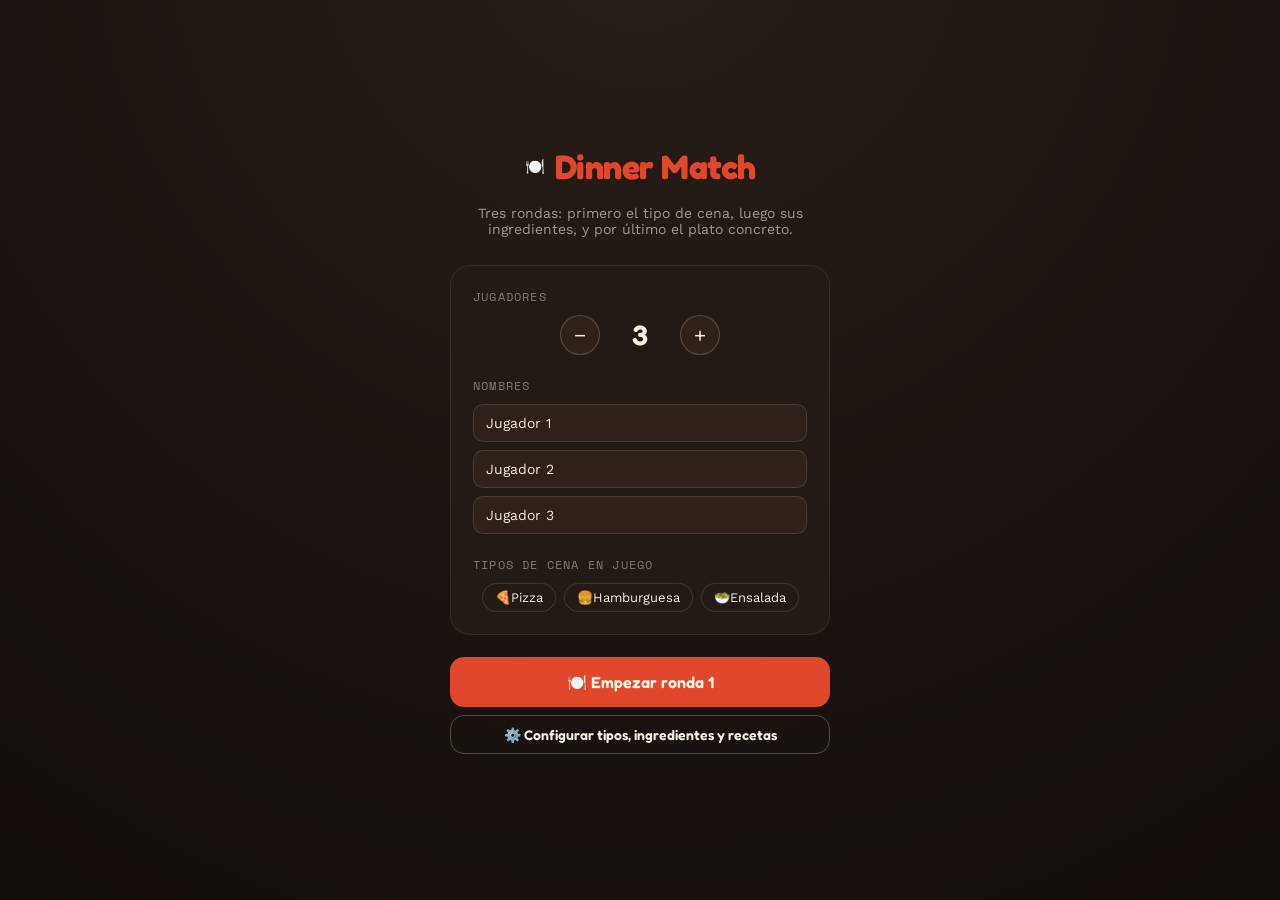
==== index.html @ f8cea298 "Commit inicial: Dinner Match v2 (juego + admin + backlog) App PWA sin backend para elegir cena en gr" ====
<!DOCTYPE html>
<html lang="es">
<head>
<meta charset="UTF-8" />
<meta name="viewport" content="width=device-width, initial-scale=1, viewport-fit=cover" />
<title>Dinner Match</title>
<meta name="description" content="Decide la cena del grupo sin discutir: tipo de cena, ingredientes y plato final, en tres rondas de swipe." />
<meta name="theme-color" content="#1B1410" />
<link rel="manifest" href="./manifest.json" />
<link rel="apple-touch-icon" href="./icons/apple-touch-icon.png" />
<link rel="icon" href="./icons/icon-192.png" />
<meta name="apple-mobile-web-app-capable" content="yes" />
<meta name="apple-mobile-web-app-status-bar-style" content="black-translucent" />
<meta name="apple-mobile-web-app-title" content="Dinner Match" />
<link rel="preconnect" href="https://fonts.googleapis.com">
<link rel="preconnect" href="https://fonts.gstatic.com" crossorigin>
<link href="https://fonts.googleapis.com/css2?family=Fredoka:wght@500;600;700&family=Work+Sans:wght@400;500;600&family=Space+Mono:wght@400;700&display=swap" rel="stylesheet">
<link rel="stylesheet" href="./css/style.css" />
</head>
<body>
<div id="app"></div>
<div id="installBanner" class="install-banner" style="display:none;">
  <span>Instala Dinner Match en tu pantalla de inicio</span>
  <button id="installBtn">Instalar</button>
</div>
<script type="module" src="./js/app.js"></script>
</body>
</html>
---- css/style.css ----
* { box-sizing: border-box; }
html, body { margin: 0; padding: 0; background: #150F0C; }
body {
  min-height: 100vh;
  min-height: 100dvh;
  background: radial-gradient(circle at 50% -10%, #2A1F19 0%, #1B1410 55%, #150F0C 100%);
  color: #F7EDDD;
  font-family: 'Work Sans', sans-serif;
  display: flex;
  align-items: center;
  justify-content: center;
  padding: 28px 16px;
  padding-top: max(28px, env(safe-area-inset-top));
  padding-bottom: max(28px, env(safe-area-inset-bottom));
}
.display { font-family: 'Fredoka', sans-serif; }
.mono { font-family: 'Space Mono', monospace; }
.screen { width: 100%; max-width: 380px; display: flex; flex-direction: column; align-items: center; }
button { font-family: inherit; }

.logo-row { display: flex; align-items: center; gap: 10px; margin-bottom: 4px; }
.title { font-size: 34px; font-weight: 700; color: #E1472B; letter-spacing: -0.5px; }
.subtitle { color: rgba(247,237,221,0.6); font-size: 14px; margin-bottom: 28px; text-align: center; }

.card-panel { width: 100%; background: #241A15; border: 1px solid rgba(247,237,221,0.08); border-radius: 20px; padding: 22px; }
.row-label { font-size: 12px; text-transform: uppercase; letter-spacing: 1.2px; color: rgba(247,237,221,0.45); margin-bottom: 10px; }
.stepper { display: flex; align-items: center; justify-content: center; gap: 20px; margin-bottom: 22px; }
.step-btn { width: 40px; height: 40px; border-radius: 50%; border: 1px solid rgba(247,237,221,0.2); background: #2E2119; color: #F7EDDD; display: flex; align-items: center; justify-content: center; cursor: pointer; font-size: 20px; }
.step-btn:active { transform: scale(0.94); }
.step-count { font-family: 'Fredoka', sans-serif; font-size: 28px; font-weight: 600; min-width: 40px; text-align: center; }

.name-input, .text-input, .select-input, textarea.text-input {
  width: 100%; background: #2E2119; border: 1px solid rgba(247,237,221,0.12); border-radius: 10px;
  padding: 10px 12px; color: #F7EDDD; font-size: 14px; margin-bottom: 8px; font-family: 'Work Sans', sans-serif;
}
.name-input:focus, .text-input:focus, .select-input:focus { outline: none; border-color: #E1472B; }

.cta { margin-top: 22px; width: 100%; background: #E1472B; color: #FFF8E7; border: none; border-radius: 14px; padding: 15px; font-family: 'Fredoka', sans-serif; font-weight: 600; font-size: 16px; display: flex; align-items: center; justify-content: center; gap: 8px; cursor: pointer; }
.cta:active { transform: scale(0.98); }
.cta.ghost { background: transparent; border: 1px solid rgba(247,237,221,0.25); color: #F7EDDD; }
.cta.small { padding: 10px; font-size: 14px; margin-top: 8px; }
.cta.danger { background: #8C3A2A; }

.round-pill { font-family: 'Space Mono', monospace; font-size: 11px; letter-spacing: 1px; text-transform: uppercase; color: #E8A33D; border: 1px solid rgba(232,163,61,0.35); padding: 4px 10px; border-radius: 999px; margin-bottom: 16px; }

.avatar { width: 92px; height: 92px; border-radius: 50%; display: flex; align-items: center; justify-content: center; font-family: 'Fredoka', sans-serif; font-size: 34px; font-weight: 600; color: #1B1410; margin-bottom: 20px; }
.handoff-title { font-size: 24px; font-weight: 600; margin-bottom: 6px; text-align: center; }
.handoff-sub { color: rgba(247,237,221,0.55); font-size: 14px; text-align: center; margin-bottom: 26px; }
.player-tag { font-size: 12px; letter-spacing: 1px; text-transform: uppercase; color: rgba(247,237,221,0.4); margin-bottom: 10px; }

.swipe-top { width: 100%; display: flex; align-items: center; justify-content: space-between; margin-bottom: 14px; }
.progress-track { flex: 1; height: 8px; background: rgba(247,237,221,0.1); border-radius: 6px; margin-left: 12px; overflow: hidden; }
.progress-fill { height: 100%; background: linear-gradient(90deg,#E8A33D,#E1472B); border-radius: 6px; transition: width .2s ease; }
.count-label { font-size: 12px; color: rgba(247,237,221,0.5); white-space: nowrap; }

.stack { position: relative; width: 100%; height: 400px; margin-bottom: 22px; touch-action: none; }
.ing-card { position: absolute; inset: 0; border-radius: 24px; background: #241A15; border: 1px solid rgba(247,237,221,0.08); display: flex; flex-direction: column; align-items: center; justify-content: center; box-shadow: 0 20px 40px rgba(0,0,0,0.35); padding: 18px; user-select: none; }
.ing-card.behind { transform: scale(0.94) translateY(10px); opacity: 0.6; pointer-events: none; }
.ing-card.top { cursor: grab; }
.ing-card.top:active { cursor: grabbing; }
.ing-emoji { font-size: 90px; margin-bottom: 18px; filter: drop-shadow(0 8px 16px rgba(0,0,0,0.4)); }
.ing-name { font-family: 'Fredoka', sans-serif; font-size: 26px; font-weight: 600; text-align: center; padding: 0 20px; }
.stamp { position: absolute; top: 24px; font-family: 'Fredoka', sans-serif; font-weight: 700; font-size: 22px; border: 3px solid; padding: 4px 14px; border-radius: 8px; transform: rotate(-12deg); z-index: 3; display: none; }
.stamp.no { left: 20px; color: #8C6A5A; border-color: #8C6A5A; }
.stamp.yes { right: 20px; color: #6B8F47; border-color: #6B8F47; transform: rotate(12deg); }

.pizza-card-name { font-family: 'Fredoka', sans-serif; font-size: 22px; font-weight: 600; text-align: center; margin-bottom: 14px; }
.pizza-ing-grid { display: flex; flex-wrap: wrap; gap: 6px; justify-content: center; padding: 0 6px; }
.pizza-ing-chip { background: #2E2119; border: 1px solid rgba(247,237,221,0.1); border-radius: 999px; padding: 5px 10px; font-size: 12px; display: flex; align-items: center; gap: 5px; }
.custom-tag { font-size: 11px; color: #E8A33D; margin-top: 10px; text-transform: uppercase; letter-spacing: 1px; }

.swipe-btns { display: flex; gap: 26px; }
.round-btn { width: 62px; height: 62px; border-radius: 50%; border: none; cursor: pointer; display: flex; align-items: center; justify-content: center; box-shadow: 0 8px 20px rgba(0,0,0,0.3); font-size: 24px; }
.round-btn.no { background: #2E2119; color: #C98A3E; border: 1px solid rgba(247,237,221,0.15); }
.round-btn.yes { background: #E1472B; color: #FFF8E7; }
.round-btn:active { transform: scale(0.9); }
.hint { margin-top: 14px; font-size: 12px; color: rgba(247,237,221,0.35); }

.result-title { font-family: 'Fredoka', sans-serif; font-size: 26px; font-weight: 600; text-align: center; margin-bottom: 4px; }
.result-sub { color: rgba(247,237,221,0.55); font-size: 13px; text-align: center; margin-bottom: 22px; }
.pizza-wrap { position: relative; margin-bottom: 20px; }
.topping { position: absolute; font-size: 24px; transform: translate(-50%,-50%); z-index: 2; }

/* Dish visual styles — round (pizza/sushi), bowl (ensalada/pasta/sopa), stack (hamburguesa/tacos) */
.dish-visual .plate-bg, .dish-visual .plate-fill { position: absolute; }
.dish-visual.round .plate-bg { inset: 0; border-radius: 50%; background: #D98A3E; box-shadow: inset 0 0 0 14px #C97A2E; }
.dish-visual.round .plate-fill { inset: 16px; border-radius: 50%; background: radial-gradient(circle at 40% 35%, #C8471F, #A6371A); }

.dish-visual.bowl .plate-bg { inset: 0; border-radius: 50% 50% 46% 46% / 62% 62% 38% 38%; background: #8B5A2B; }
.dish-visual.bowl .plate-fill { inset: 14px; border-radius: 50% 50% 44% 44% / 56% 56% 44% 44%; background: radial-gradient(circle at 40% 30%, #6B8F47, #45602F); }

.dish-visual.stack .plate-bg { inset: 0; border-radius: 28px; background: #D98A3E; }
.dish-visual.stack .plate-fill { inset: 14px; border-radius: 18px; background: repeating-linear-gradient(180deg, #C97A2E 0 14%, #8B5A2B 14% 20%, #6B8F47 20% 28%, #E1472B 28% 34%, #C97A2E 34% 48%, #8B5A2B 48% 54%, #C97A2E 54% 68%); }
.chip-list { width: 100%; display: flex; flex-wrap: wrap; gap: 8px; justify-content: center; margin-bottom: 22px; }
.chip { background: #241A15; border: 1px solid rgba(247,237,221,0.12); border-radius: 999px; padding: 6px 12px; font-size: 13px; display: flex; align-items: center; gap: 6px; }
.empty-msg { text-align: center; color: rgba(247,237,221,0.55); font-size: 14px; margin-bottom: 26px; padding: 0 10px; }
.extra-pizza-row { width: 100%; display: flex; flex-direction: column; gap: 8px; margin-bottom: 22px; }
.extra-pizza { background: #241A15; border: 1px solid rgba(247,237,221,0.1); border-radius: 14px; padding: 12px 14px; display: flex; align-items: center; justify-content: space-between; }
.extra-pizza-name { font-family: 'Fredoka', sans-serif; font-weight: 600; font-size: 15px; }
.extra-pizza-emojis { font-size: 15px; opacity: 0.8; }
.section-title { font-size: 12px; text-transform: uppercase; letter-spacing: 1.2px; color: rgba(247,237,221,0.45); margin: 4px 0 12px; align-self: flex-start; }
.error-box { color: #E1472B; background: #241A15; border: 1px solid rgba(225,71,43,0.4); border-radius: 12px; padding: 14px; font-size: 13px; text-align: center; }

.install-banner {
  position: fixed; left: 16px; right: 16px; bottom: 16px; max-width: 380px; margin: 0 auto;
  background: #241A15; border: 1px solid rgba(232,163,61,0.35); border-radius: 14px; padding: 12px 14px;
  display: flex; align-items: center; justify-content: space-between; gap: 10px; z-index: 50;
  box-shadow: 0 10px 30px rgba(0,0,0,0.4);
}
.install-banner span { font-size: 13px; }
.install-banner button { background: #E8A33D; color: #1B1410; border: none; border-radius: 8px; padding: 8px 12px; font-weight: 600; font-size: 13px; cursor: pointer; white-space: nowrap; }

/* Admin-specific */
.admin-wrap { max-width: 640px; align-items: stretch; }
.admin-top { display: flex; align-items: center; justify-content: space-between; margin-bottom: 18px; }
.admin-nav { display: flex; gap: 8px; margin-bottom: 18px; }
.admin-nav button { flex: 1; background: #241A15; border: 1px solid rgba(247,237,221,0.1); color: rgba(247,237,221,0.6); border-radius: 10px; padding: 10px; cursor: pointer; font-size: 13px; }
.admin-nav button.active { background: #E1472B; color: #FFF8E7; border-color: #E1472B; }
.item-row { background: #241A15; border: 1px solid rgba(247,237,221,0.08); border-radius: 12px; padding: 12px 14px; margin-bottom: 8px; display: flex; align-items: center; gap: 10px; }
.item-row .emoji { font-size: 22px; }
.item-row .meta { flex: 1; min-width: 0; }
.item-row .name { font-weight: 600; font-size: 14px; }
.item-row .sub { font-size: 12px; color: rgba(247,237,221,0.5); }
.item-row .actions { display: flex; gap: 6px; }
.icon-btn { background: #2E2119; border: 1px solid rgba(247,237,221,0.12); color: #F7EDDD; border-radius: 8px; width: 30px; height: 30px; cursor: pointer; font-size: 13px; }
.icon-btn.danger { color: #E1472B; }
.form-grid { display: grid; grid-template-columns: 1fr 1fr; gap: 8px; }
.tag-toggle { display: inline-flex; align-items: center; gap: 5px; background: #2E2119; border: 1px solid rgba(247,237,221,0.12); border-radius: 999px; padding: 6px 10px; font-size: 12px; cursor: pointer; margin: 3px; }
.tag-toggle.selected { background: #E1472B; border-color: #E1472B; }
.tag-wrap { display: flex; flex-wrap: wrap; margin: 4px -3px 8px; }
.export-row { display: flex; gap: 8px; flex-wrap: wrap; margin-top: 6px; }
.export-row .cta { flex: 1; min-width: 140px; }
.config-row { display: flex; align-items: center; justify-content: space-between; padding: 8px 0; border-bottom: 1px solid rgba(247,237,221,0.06); }
.config-row input { width: 70px; text-align: center; }
.type-select-row { display: flex; align-items: center; gap: 8px; margin-bottom: 14px; }
.type-select-row select { flex: 1; margin: 0; }
.visual-badge { font-size: 11px; color: rgba(247,237,221,0.5); text-transform: uppercase; letter-spacing: 1px; }
.toast { position: fixed; bottom: 20px; left: 50%; transform: translateX(-50%); background: #E8A33D; color: #1B1410; padding: 10px 18px; border-radius: 999px; font-size: 13px; font-weight: 600; z-index: 100; }
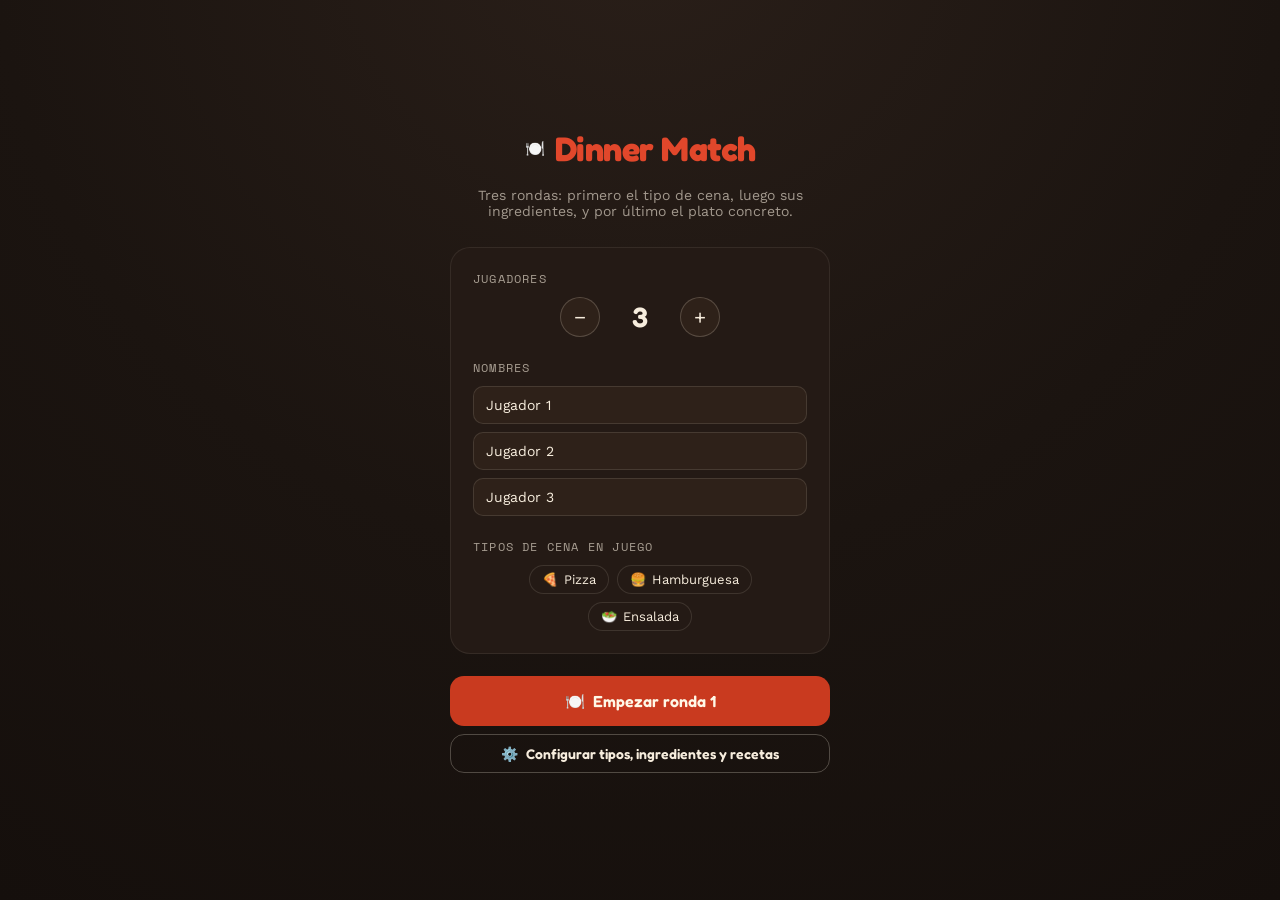
==== commit 03fab870: "feat(a11y): teclado, aria-live, foco y contraste AA (#4) Juego (js/app.js, index.html): - Flechas ← " ====
--- a/index.html
+++ b/index.html
@@ -18,11 +18,12 @@
 <link rel="stylesheet" href="./css/style.css" />
 </head>
 <body>
-<div id="app"></div>
-<div id="installBanner" class="install-banner" style="display:none;">
+<main id="app"></main>
+<div id="announcer" class="sr-only" aria-live="polite" aria-atomic="true"></div>
+<aside id="installBanner" class="install-banner" style="display:none;" aria-label="Instalar la app">
   <span>Instala Dinner Match en tu pantalla de inicio</span>
   <button id="installBtn">Instalar</button>
-</div>
+</aside>
 <script type="module" src="./js/app.js"></script>
 </body>
 </html>
--- a/css/style.css
+++ b/css/style.css
@@ -23,7 +23,7 @@
 .subtitle { color: rgba(247,237,221,0.6); font-size: 14px; margin-bottom: 28px; text-align: center; }
 
 .card-panel { width: 100%; background: #241A15; border: 1px solid rgba(247,237,221,0.08); border-radius: 20px; padding: 22px; }
-.row-label { font-size: 12px; text-transform: uppercase; letter-spacing: 1.2px; color: rgba(247,237,221,0.45); margin-bottom: 10px; }
+.row-label { font-size: 12px; text-transform: uppercase; letter-spacing: 1.2px; color: rgba(247,237,221,0.62); margin-bottom: 10px; }
 .stepper { display: flex; align-items: center; justify-content: center; gap: 20px; margin-bottom: 22px; }
 .step-btn { width: 40px; height: 40px; border-radius: 50%; border: 1px solid rgba(247,237,221,0.2); background: #2E2119; color: #F7EDDD; display: flex; align-items: center; justify-content: center; cursor: pointer; font-size: 20px; }
 .step-btn:active { transform: scale(0.94); }
@@ -33,9 +33,9 @@
   width: 100%; background: #2E2119; border: 1px solid rgba(247,237,221,0.12); border-radius: 10px;
   padding: 10px 12px; color: #F7EDDD; font-size: 14px; margin-bottom: 8px; font-family: 'Work Sans', sans-serif;
 }
-.name-input:focus, .text-input:focus, .select-input:focus { outline: none; border-color: #E1472B; }
+.name-input:focus, .text-input:focus, .select-input:focus { border-color: #E1472B; }
 
-.cta { margin-top: 22px; width: 100%; background: #E1472B; color: #FFF8E7; border: none; border-radius: 14px; padding: 15px; font-family: 'Fredoka', sans-serif; font-weight: 600; font-size: 16px; display: flex; align-items: center; justify-content: center; gap: 8px; cursor: pointer; }
+.cta { margin-top: 22px; width: 100%; background: #C93A1F; color: #FFF8E7; border: none; border-radius: 14px; padding: 15px; font-family: 'Fredoka', sans-serif; font-weight: 600; font-size: 16px; display: flex; align-items: center; justify-content: center; gap: 8px; cursor: pointer; }
 .cta:active { transform: scale(0.98); }
 .cta.ghost { background: transparent; border: 1px solid rgba(247,237,221,0.25); color: #F7EDDD; }
 .cta.small { padding: 10px; font-size: 14px; margin-top: 8px; }
@@ -46,12 +46,12 @@
 .avatar { width: 92px; height: 92px; border-radius: 50%; display: flex; align-items: center; justify-content: center; font-family: 'Fredoka', sans-serif; font-size: 34px; font-weight: 600; color: #1B1410; margin-bottom: 20px; }
 .handoff-title { font-size: 24px; font-weight: 600; margin-bottom: 6px; text-align: center; }
 .handoff-sub { color: rgba(247,237,221,0.55); font-size: 14px; text-align: center; margin-bottom: 26px; }
-.player-tag { font-size: 12px; letter-spacing: 1px; text-transform: uppercase; color: rgba(247,237,221,0.4); margin-bottom: 10px; }
+.player-tag { font-size: 12px; letter-spacing: 1px; text-transform: uppercase; color: rgba(247,237,221,0.62); margin-bottom: 10px; }
 
 .swipe-top { width: 100%; display: flex; align-items: center; justify-content: space-between; margin-bottom: 14px; }
 .progress-track { flex: 1; height: 8px; background: rgba(247,237,221,0.1); border-radius: 6px; margin-left: 12px; overflow: hidden; }
 .progress-fill { height: 100%; background: linear-gradient(90deg,#E8A33D,#E1472B); border-radius: 6px; transition: width .2s ease; }
-.count-label { font-size: 12px; color: rgba(247,237,221,0.5); white-space: nowrap; }
+.count-label { font-size: 12px; color: rgba(247,237,221,0.62); white-space: nowrap; }
 
 .stack { position: relative; width: 100%; height: 400px; margin-bottom: 22px; touch-action: none; }
 .ing-card { position: absolute; inset: 0; border-radius: 24px; background: #241A15; border: 1px solid rgba(247,237,221,0.08); display: flex; flex-direction: column; align-items: center; justify-content: center; box-shadow: 0 20px 40px rgba(0,0,0,0.35); padding: 18px; user-select: none; }
@@ -72,9 +72,9 @@
 .swipe-btns { display: flex; gap: 26px; }
 .round-btn { width: 62px; height: 62px; border-radius: 50%; border: none; cursor: pointer; display: flex; align-items: center; justify-content: center; box-shadow: 0 8px 20px rgba(0,0,0,0.3); font-size: 24px; }
 .round-btn.no { background: #2E2119; color: #C98A3E; border: 1px solid rgba(247,237,221,0.15); }
-.round-btn.yes { background: #E1472B; color: #FFF8E7; }
+.round-btn.yes { background: #C93A1F; color: #FFF8E7; }
 .round-btn:active { transform: scale(0.9); }
-.hint { margin-top: 14px; font-size: 12px; color: rgba(247,237,221,0.35); }
+.hint { margin-top: 14px; font-size: 12px; color: rgba(247,237,221,0.62); text-align: center; }
 
 .result-title { font-family: 'Fredoka', sans-serif; font-size: 26px; font-weight: 600; text-align: center; margin-bottom: 4px; }
 .result-sub { color: rgba(247,237,221,0.55); font-size: 13px; text-align: center; margin-bottom: 22px; }
@@ -95,11 +95,12 @@
 .chip { background: #241A15; border: 1px solid rgba(247,237,221,0.12); border-radius: 999px; padding: 6px 12px; font-size: 13px; display: flex; align-items: center; gap: 6px; }
 .empty-msg { text-align: center; color: rgba(247,237,221,0.55); font-size: 14px; margin-bottom: 26px; padding: 0 10px; }
 .extra-pizza-row { width: 100%; display: flex; flex-direction: column; gap: 8px; margin-bottom: 22px; }
-.extra-pizza { background: #241A15; border: 1px solid rgba(247,237,221,0.1); border-radius: 14px; padding: 12px 14px; display: flex; align-items: center; justify-content: space-between; }
+.extra-pizza { background: #241A15; border: 1px solid rgba(247,237,221,0.1); border-radius: 14px; padding: 12px 14px; display: flex; align-items: center; justify-content: space-between; flex-wrap: wrap; }
 .extra-pizza-name { font-family: 'Fredoka', sans-serif; font-weight: 600; font-size: 15px; }
 .extra-pizza-emojis { font-size: 15px; opacity: 0.8; }
-.section-title { font-size: 12px; text-transform: uppercase; letter-spacing: 1.2px; color: rgba(247,237,221,0.45); margin: 4px 0 12px; align-self: flex-start; }
-.error-box { color: #E1472B; background: #241A15; border: 1px solid rgba(225,71,43,0.4); border-radius: 12px; padding: 14px; font-size: 13px; text-align: center; }
+.extra-pizza-ings { font-size: 12px; color: rgba(247,237,221,0.62); flex-basis: 100%; margin-top: 4px; line-height: 1.5; }
+.section-title { font-size: 12px; text-transform: uppercase; letter-spacing: 1.2px; color: rgba(247,237,221,0.62); margin: 4px 0 12px; align-self: flex-start; }
+.error-box { color: #EE5C3F; background: #241A15; border: 1px solid rgba(225,71,43,0.4); border-radius: 12px; padding: 14px; font-size: 13px; text-align: center; }
 
 .install-banner {
   position: fixed; left: 16px; right: 16px; bottom: 16px; max-width: 380px; margin: 0 auto;
@@ -115,18 +116,18 @@
 .admin-top { display: flex; align-items: center; justify-content: space-between; margin-bottom: 18px; }
 .admin-nav { display: flex; gap: 8px; margin-bottom: 18px; }
 .admin-nav button { flex: 1; background: #241A15; border: 1px solid rgba(247,237,221,0.1); color: rgba(247,237,221,0.6); border-radius: 10px; padding: 10px; cursor: pointer; font-size: 13px; }
-.admin-nav button.active { background: #E1472B; color: #FFF8E7; border-color: #E1472B; }
+.admin-nav button.active { background: #C93A1F; color: #FFF8E7; border-color: #C93A1F; }
 .item-row { background: #241A15; border: 1px solid rgba(247,237,221,0.08); border-radius: 12px; padding: 12px 14px; margin-bottom: 8px; display: flex; align-items: center; gap: 10px; }
 .item-row .emoji { font-size: 22px; }
 .item-row .meta { flex: 1; min-width: 0; }
 .item-row .name { font-weight: 600; font-size: 14px; }
-.item-row .sub { font-size: 12px; color: rgba(247,237,221,0.5); }
+.item-row .sub { font-size: 12px; color: rgba(247,237,221,0.62); }
 .item-row .actions { display: flex; gap: 6px; }
 .icon-btn { background: #2E2119; border: 1px solid rgba(247,237,221,0.12); color: #F7EDDD; border-radius: 8px; width: 30px; height: 30px; cursor: pointer; font-size: 13px; }
 .icon-btn.danger { color: #E1472B; }
 .form-grid { display: grid; grid-template-columns: 1fr 1fr; gap: 8px; }
-.tag-toggle { display: inline-flex; align-items: center; gap: 5px; background: #2E2119; border: 1px solid rgba(247,237,221,0.12); border-radius: 999px; padding: 6px 10px; font-size: 12px; cursor: pointer; margin: 3px; }
-.tag-toggle.selected { background: #E1472B; border-color: #E1472B; }
+.tag-toggle { font: inherit; font-size: 12px; color: #F7EDDD; display: inline-flex; align-items: center; gap: 5px; background: #2E2119; border: 1px solid rgba(247,237,221,0.12); border-radius: 999px; padding: 6px 10px; font-size: 12px; cursor: pointer; margin: 3px; }
+.tag-toggle.selected { background: #C93A1F; border-color: #C93A1F; color: #FFF8E7; }
 .tag-wrap { display: flex; flex-wrap: wrap; margin: 4px -3px 8px; }
 .export-row { display: flex; gap: 8px; flex-wrap: wrap; margin-top: 6px; }
 .export-row .cta { flex: 1; min-width: 140px; }
@@ -134,5 +135,20 @@
 .config-row input { width: 70px; text-align: center; }
 .type-select-row { display: flex; align-items: center; gap: 8px; margin-bottom: 14px; }
 .type-select-row select { flex: 1; margin: 0; }
-.visual-badge { font-size: 11px; color: rgba(247,237,221,0.5); text-transform: uppercase; letter-spacing: 1px; }
+.visual-badge { font-size: 11px; color: rgba(247,237,221,0.62); text-transform: uppercase; letter-spacing: 1px; }
 .toast { position: fixed; bottom: 20px; left: 50%; transform: translateX(-50%); background: #E8A33D; color: #1B1410; padding: 10px 18px; border-radius: 999px; font-size: 13px; font-weight: 600; z-index: 100; }
+
+/* ---- Accesibilidad ---- */
+/* Encabezados y listas semánticos sin cambiar el aspecto de las clases existentes. */
+h1, h2 { margin-top: 0; }
+h1.logo-row { font-size: inherit; font-weight: inherit; margin: 0 0 4px; }
+h2.section-title { font-weight: inherit; }
+ul.chip-list, ul.extra-pizza-row { list-style: none; padding: 0; margin-top: 0; }
+/* Anillo de foco visible y común (mostaza sobre fondo oscuro, 7.4:1). */
+:focus-visible { outline: 3px solid #E8A33D; outline-offset: 2px; }
+.ing-card.top:focus-visible { outline-offset: 4px; }
+/* Oculto a la vista pero leído por lectores de pantalla. */
+.sr-only { position: absolute; width: 1px; height: 1px; padding: 0; margin: -1px; overflow: hidden; clip: rect(0 0 0 0); white-space: nowrap; border: 0; }
+@media (prefers-reduced-motion: reduce) {
+  *, *::before, *::after { transition-duration: 0.01ms !important; animation-duration: 0.01ms !important; }
+}
